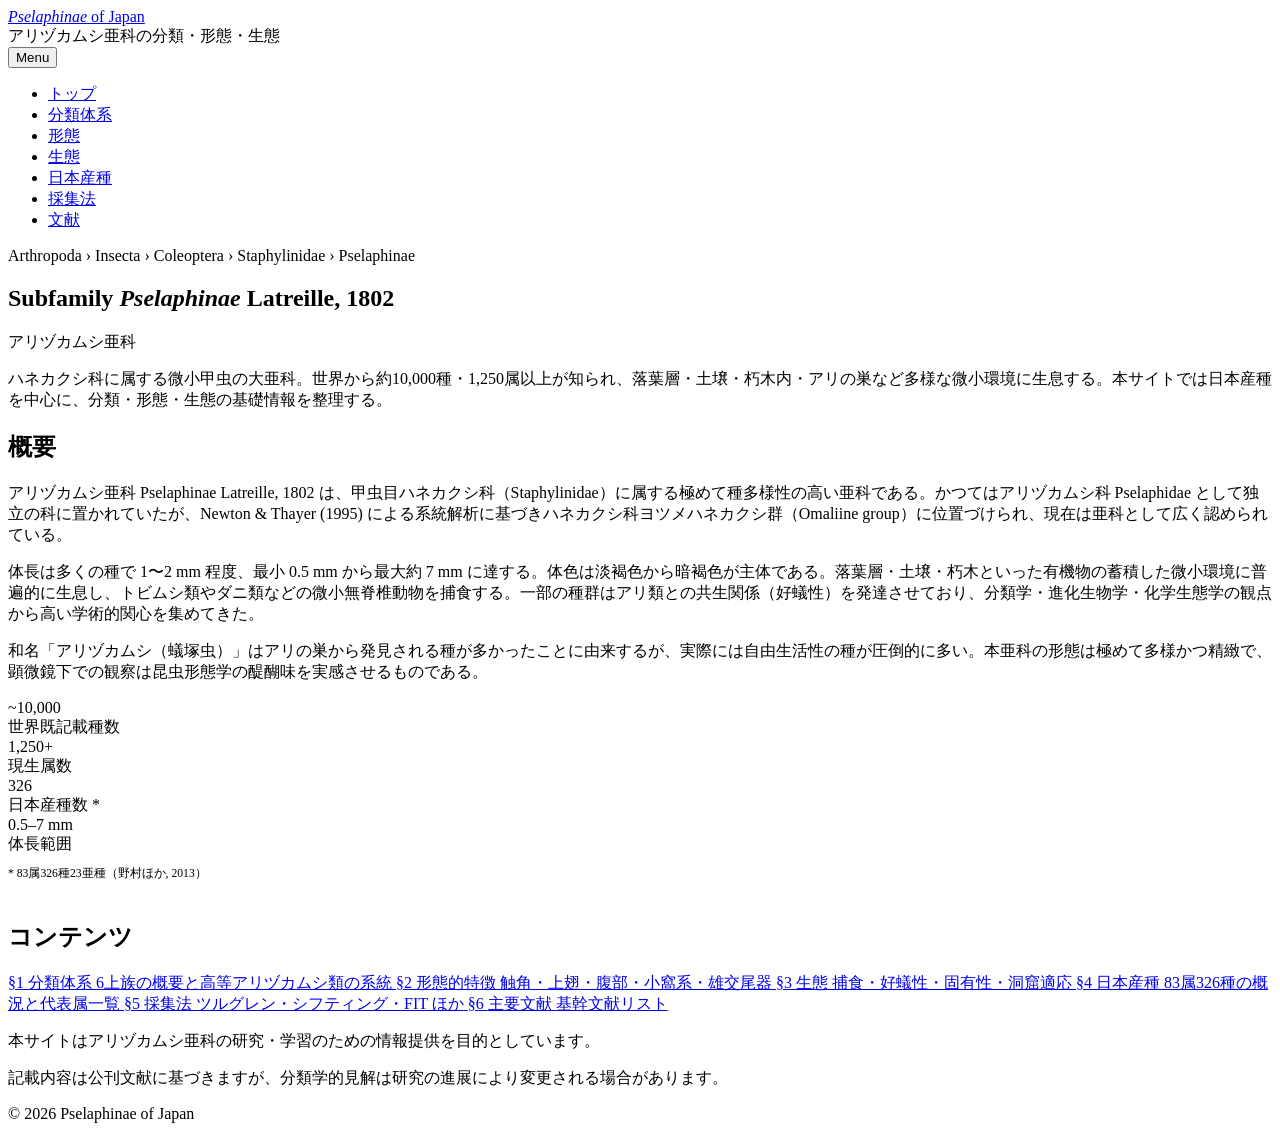
==== index.html @ 36e36d87 "Add files via upload" ====
<!DOCTYPE html>
<html lang="ja">
<head>
<meta charset="UTF-8">
<meta name="viewport" content="width=device-width, initial-scale=1.0">
<title>Pselaphinae of Japan — アリヅカムシ亜科</title>
<meta name="description" content="日本産アリヅカムシ亜科（Pselaphinae）の分類・形態・生態に関する学術情報サイト">
<link rel="preconnect" href="https://fonts.googleapis.com">
<link rel="preconnect" href="https://fonts.gstatic.com" crossorigin>
<link href="https://fonts.googleapis.com/css2?family=EB+Garamond:ital,wght@0,400;0,500;0,600;1,400;1,500&family=Noto+Serif+JP:wght@400;500;600&family=Source+Sans+3:ital,wght@0,400;0,600;1,400&family=IBM+Plex+Mono:wght@400;500&display=swap" rel="stylesheet">
<link rel="stylesheet" href="css/style.css">
</head>
<body>

<header class="site-header">
  <div class="header-inner">
    <div class="header-top">
      <div>
        <div class="site-title"><a href="index.html"><i>Pselaphinae</i> of Japan</a></div>
        <div class="site-subtitle">アリヅカムシ亜科の分類・形態・生態</div>
      </div>
      <button class="menu-toggle" onclick="document.querySelector('.site-nav').classList.toggle('open')">Menu</button>
    </div>
    <nav class="site-nav">
      <ul>
        <li><a href="index.html" class="current">トップ</a></li>
        <li><a href="taxonomy.html">分類体系</a></li>
        <li><a href="morphology.html">形態</a></li>
        <li><a href="ecology.html">生態</a></li>
        <li><a href="japan.html">日本産種</a></li>
        <li><a href="methods.html">採集法</a></li>
        <li><a href="literature.html">文献</a></li>
      </ul>
    </nav>
  </div>
</header>

<section class="page-hero hero-home">
  <div class="container">
    <p class="taxon-path">Arthropoda › Insecta › Coleoptera › Staphylinidae › Pselaphinae</p>
    <h1>Subfamily <i>Pselaphinae</i> Latreille, 1802</h1>
    <p class="subtitle">アリヅカムシ亜科</p>
    <p class="lead">
      ハネカクシ科に属する微小甲虫の大亜科。世界から約10,000種・1,250属以上が知られ、落葉層・土壌・朽木内・アリの巣など多様な微小環境に生息する。本サイトでは日本産種を中心に、分類・形態・生態の基礎情報を整理する。
    </p>
  </div>
</section>

<main class="page-body">
  <div class="container">
    <div class="prose">
      <h2>概要</h2>
      <p>
        アリヅカムシ亜科 Pselaphinae Latreille, 1802 は、甲虫目ハネカクシ科（Staphylinidae）に属する極めて種多様性の高い亜科である。かつてはアリヅカムシ科 Pselaphidae として独立の科に置かれていたが、Newton & Thayer (1995) による系統解析に基づきハネカクシ科ヨツメハネカクシ群（Omaliine group）に位置づけられ、現在は亜科として広く認められている。
      </p>
      <p>
        体長は多くの種で 1〜2 mm 程度、最小 0.5 mm から最大約 7 mm に達する。体色は淡褐色から暗褐色が主体である。落葉層・土壌・朽木といった有機物の蓄積した微小環境に普遍的に生息し、トビムシ類やダニ類などの微小無脊椎動物を捕食する。一部の種群はアリ類との共生関係（好蟻性）を発達させており、分類学・進化生物学・化学生態学の観点から高い学術的関心を集めてきた。
      </p>
      <p>
        和名「アリヅカムシ（蟻塚虫）」はアリの巣から発見される種が多かったことに由来するが、実際には自由生活性の種が圧倒的に多い。本亜科の形態は極めて多様かつ精緻で、顕微鏡下での観察は昆虫形態学の醍醐味を実感させるものである。
      </p>
    </div>

    <div class="summary-box">
      <div class="summary-item">
        <div class="summary-val">~10,000</div>
        <div class="summary-label">世界既記載種数</div>
      </div>
      <div class="summary-item">
        <div class="summary-val">1,250+</div>
        <div class="summary-label">現生属数</div>
      </div>
      <div class="summary-item">
        <div class="summary-val">326</div>
        <div class="summary-label">日本産種数 *</div>
      </div>
      <div class="summary-item">
        <div class="summary-val">0.5–7 mm</div>
        <div class="summary-label">体長範囲</div>
      </div>
    </div>
    <p style="font-size:0.73rem; color:var(--text-muted);">* 83属326種23亜種（野村ほか, 2013）</p>

    <div class="prose" style="margin-top:2.5rem;">
      <h2>コンテンツ</h2>
    </div>

    <div class="page-links">
      <a href="taxonomy.html" class="page-link">
        <span class="pl-num">§1</span>
        <span class="pl-title">分類体系</span>
        <span class="pl-desc">6上族の概要と高等アリヅカムシ類の系統</span>
      </a>
      <a href="morphology.html" class="page-link">
        <span class="pl-num">§2</span>
        <span class="pl-title">形態的特徴</span>
        <span class="pl-desc">触角・上翅・腹部・小窩系・雄交尾器</span>
      </a>
      <a href="ecology.html" class="page-link">
        <span class="pl-num">§3</span>
        <span class="pl-title">生態</span>
        <span class="pl-desc">捕食・好蟻性・固有性・洞窟適応</span>
      </a>
      <a href="japan.html" class="page-link">
        <span class="pl-num">§4</span>
        <span class="pl-title">日本産種</span>
        <span class="pl-desc">83属326種の概況と代表属一覧</span>
      </a>
      <a href="methods.html" class="page-link">
        <span class="pl-num">§5</span>
        <span class="pl-title">採集法</span>
        <span class="pl-desc">ツルグレン・シフティング・FIT ほか</span>
      </a>
      <a href="literature.html" class="page-link">
        <span class="pl-num">§6</span>
        <span class="pl-title">主要文献</span>
        <span class="pl-desc">基幹文献リスト</span>
      </a>
    </div>
  </div>
</main>

<footer class="site-footer">
  <p>本サイトはアリヅカムシ亜科の研究・学習のための情報提供を目的としています。</p>
  <p>記載内容は公刊文献に基づきますが、分類学的見解は研究の進展により変更される場合があります。</p>
  <p class="copy">&copy; 2026 Pselaphinae of Japan</p>
</footer>
</body>
</html>
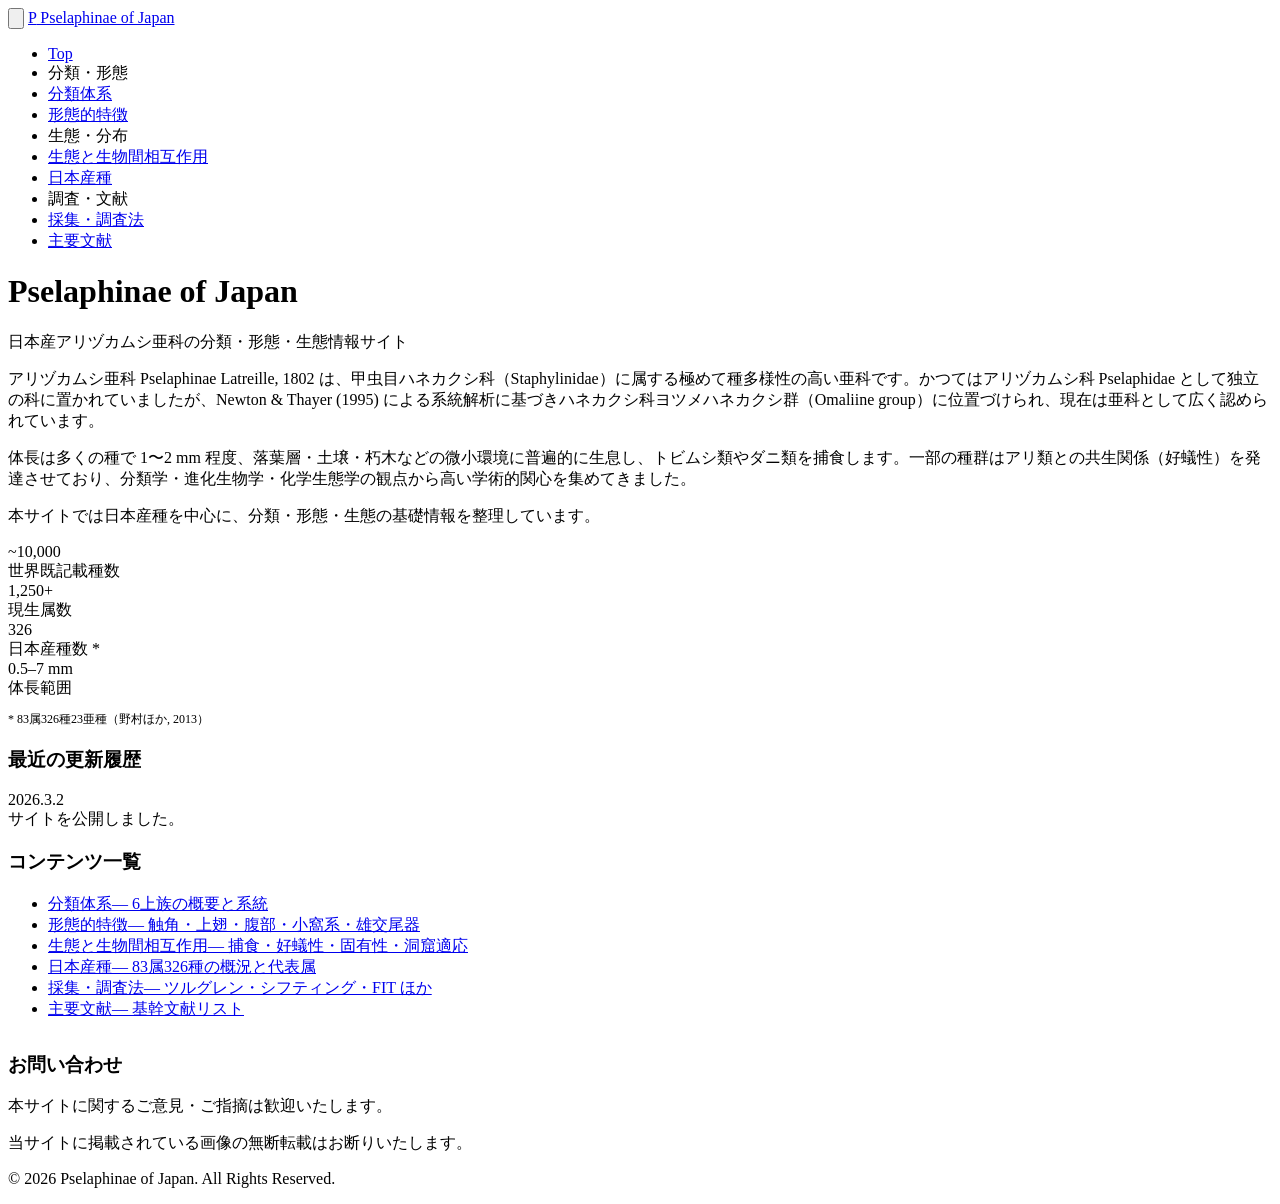
==== commit 1546862e: "Add files via upload" ====
--- a/index.html
+++ b/index.html
@@ -4,126 +4,123 @@
 <meta charset="UTF-8">
 <meta name="viewport" content="width=device-width, initial-scale=1.0">
 <title>Pselaphinae of Japan — アリヅカムシ亜科</title>
-<meta name="description" content="日本産アリヅカムシ亜科（Pselaphinae）の分類・形態・生態に関する学術情報サイト">
 <link rel="preconnect" href="https://fonts.googleapis.com">
 <link rel="preconnect" href="https://fonts.gstatic.com" crossorigin>
-<link href="https://fonts.googleapis.com/css2?family=EB+Garamond:ital,wght@0,400;0,500;0,600;1,400;1,500&family=Noto+Serif+JP:wght@400;500;600&family=Source+Sans+3:ital,wght@0,400;0,600;1,400&family=IBM+Plex+Mono:wght@400;500&display=swap" rel="stylesheet">
+<link href="https://fonts.googleapis.com/css2?family=Noto+Sans+JP:wght@400;500;700&display=swap" rel="stylesheet">
 <link rel="stylesheet" href="css/style.css">
 </head>
 <body>
 
 <header class="site-header">
-  <div class="header-inner">
-    <div class="header-top">
-      <div>
-        <div class="site-title"><a href="index.html"><i>Pselaphinae</i> of Japan</a></div>
-        <div class="site-subtitle">アリヅカムシ亜科の分類・形態・生態</div>
-      </div>
-      <button class="menu-toggle" onclick="document.querySelector('.site-nav').classList.toggle('open')">Menu</button>
-    </div>
-    <nav class="site-nav">
-      <ul>
-        <li><a href="index.html" class="current">トップ</a></li>
-        <li><a href="taxonomy.html">分類体系</a></li>
-        <li><a href="morphology.html">形態</a></li>
-        <li><a href="ecology.html">生態</a></li>
-        <li><a href="japan.html">日本産種</a></li>
-        <li><a href="methods.html">採集法</a></li>
-        <li><a href="literature.html">文献</a></li>
-      </ul>
-    </nav>
-  </div>
+  <button class="hamburger" onclick="toggleSidebar()">
+    <svg viewBox="0 0 24 24"><path d="M3 18h18v-2H3v2zm0-5h18v-2H3v2zm0-7v2h18V6H3z"/></svg>
+  </button>
+  <a href="index.html" class="site-logo">
+    <span class="logo-icon">P</span>
+    Pselaphinae of Japan
+  </a>
 </header>
 
-<section class="page-hero hero-home">
-  <div class="container">
-    <p class="taxon-path">Arthropoda › Insecta › Coleoptera › Staphylinidae › Pselaphinae</p>
-    <h1>Subfamily <i>Pselaphinae</i> Latreille, 1802</h1>
-    <p class="subtitle">アリヅカムシ亜科</p>
-    <p class="lead">
-      ハネカクシ科に属する微小甲虫の大亜科。世界から約10,000種・1,250属以上が知られ、落葉層・土壌・朽木内・アリの巣など多様な微小環境に生息する。本サイトでは日本産種を中心に、分類・形態・生態の基礎情報を整理する。
-    </p>
-  </div>
-</section>
+<div class="layout">
+  <nav class="sidebar" id="sidebar">
+    <ul class="sidebar-nav">
+      <li><a href="index.html" class="current">Top</a></li>
+      <li class="sidebar-section">分類・形態</li>
+      <li><a href="taxonomy.html">分類体系</a></li>
+      <li><a href="morphology.html">形態的特徴</a></li>
+      <li class="sidebar-section">生態・分布</li>
+      <li><a href="ecology.html">生態と生物間相互作用</a></li>
+      <li><a href="japan.html">日本産種</a></li>
+      <li class="sidebar-section">調査・文献</li>
+      <li><a href="methods.html">採集・調査法</a></li>
+      <li><a href="literature.html">主要文献</a></li>
+    </ul>
+  </nav>
+  <div class="sidebar-overlay" id="overlay" onclick="toggleSidebar()"></div>
 
-<main class="page-body">
-  <div class="container">
-    <div class="prose">
-      <h2>概要</h2>
-      <p>
-        アリヅカムシ亜科 Pselaphinae Latreille, 1802 は、甲虫目ハネカクシ科（Staphylinidae）に属する極めて種多様性の高い亜科である。かつてはアリヅカムシ科 Pselaphidae として独立の科に置かれていたが、Newton & Thayer (1995) による系統解析に基づきハネカクシ科ヨツメハネカクシ群（Omaliine group）に位置づけられ、現在は亜科として広く認められている。
-      </p>
-      <p>
-        体長は多くの種で 1〜2 mm 程度、最小 0.5 mm から最大約 7 mm に達する。体色は淡褐色から暗褐色が主体である。落葉層・土壌・朽木といった有機物の蓄積した微小環境に普遍的に生息し、トビムシ類やダニ類などの微小無脊椎動物を捕食する。一部の種群はアリ類との共生関係（好蟻性）を発達させており、分類学・進化生物学・化学生態学の観点から高い学術的関心を集めてきた。
-      </p>
-      <p>
-        和名「アリヅカムシ（蟻塚虫）」はアリの巣から発見される種が多かったことに由来するが、実際には自由生活性の種が圧倒的に多い。本亜科の形態は極めて多様かつ精緻で、顕微鏡下での観察は昆虫形態学の醍醐味を実感させるものである。
-      </p>
+  <main class="main">
+    <div class="content">
+      <div class="page-title">
+        <h1>Pselaphinae of Japan</h1>
+        <div class="sub">日本産アリヅカムシ亜科の分類・形態・生態情報サイト</div>
+      </div>
+
+      <div class="prose">
+        <p>
+          アリヅカムシ亜科 Pselaphinae Latreille, 1802 は、甲虫目ハネカクシ科（Staphylinidae）に属する極めて種多様性の高い亜科です。かつてはアリヅカムシ科 Pselaphidae として独立の科に置かれていましたが、Newton & Thayer (1995) による系統解析に基づきハネカクシ科ヨツメハネカクシ群（Omaliine group）に位置づけられ、現在は亜科として広く認められています。
+        </p>
+        <p>
+          体長は多くの種で 1〜2 mm 程度、落葉層・土壌・朽木などの微小環境に普遍的に生息し、トビムシ類やダニ類を捕食します。一部の種群はアリ類との共生関係（好蟻性）を発達させており、分類学・進化生物学・化学生態学の観点から高い学術的関心を集めてきました。
+        </p>
+        <p>
+          本サイトでは日本産種を中心に、分類・形態・生態の基礎情報を整理しています。
+        </p>
+      </div>
+
+      <div class="stat-grid">
+        <div class="stat-box">
+          <div class="stat-val">~10,000</div>
+          <div class="stat-label">世界既記載種数</div>
+        </div>
+        <div class="stat-box">
+          <div class="stat-val">1,250+</div>
+          <div class="stat-label">現生属数</div>
+        </div>
+        <div class="stat-box">
+          <div class="stat-val">326</div>
+          <div class="stat-label">日本産種数 *</div>
+        </div>
+        <div class="stat-box">
+          <div class="stat-val">0.5–7 mm</div>
+          <div class="stat-label">体長範囲</div>
+        </div>
+      </div>
+      <p style="font-size:0.75rem; color:var(--text-muted);">* 83属326種23亜種（野村ほか, 2013）</p>
+
+      <div class="prose">
+        <h3>最近の更新履歴</h3>
+      </div>
+      <div class="update-log">
+        <div class="update-item">
+          <div class="update-date">2026.3.2</div>
+          <div>サイトを公開しました。</div>
+        </div>
+      </div>
+
+      <div class="prose">
+        <h3>コンテンツ一覧</h3>
+      </div>
+      <div class="content-links">
+        <ul>
+          <li><a href="taxonomy.html">分類体系<span class="cl-desc">— 6上族の概要と系統</span></a></li>
+          <li><a href="morphology.html">形態的特徴<span class="cl-desc">— 触角・上翅・腹部・小窩系・雄交尾器</span></a></li>
+          <li><a href="ecology.html">生態と生物間相互作用<span class="cl-desc">— 捕食・好蟻性・固有性・洞窟適応</span></a></li>
+          <li><a href="japan.html">日本産種<span class="cl-desc">— 83属326種の概況と代表属</span></a></li>
+          <li><a href="methods.html">採集・調査法<span class="cl-desc">— ツルグレン・シフティング・FIT ほか</span></a></li>
+          <li><a href="literature.html">主要文献<span class="cl-desc">— 基幹文献リスト</span></a></li>
+        </ul>
+      </div>
+
+      <div class="prose" style="margin-top:2rem;">
+        <h3>お問い合わせ</h3>
+        <p>
+          本サイトに関するご意見・ご指摘は歓迎いたします。
+        </p>
+      </div>
     </div>
 
-    <div class="summary-box">
-      <div class="summary-item">
-        <div class="summary-val">~10,000</div>
-        <div class="summary-label">世界既記載種数</div>
-      </div>
-      <div class="summary-item">
-        <div class="summary-val">1,250+</div>
-        <div class="summary-label">現生属数</div>
-      </div>
-      <div class="summary-item">
-        <div class="summary-val">326</div>
-        <div class="summary-label">日本産種数 *</div>
-      </div>
-      <div class="summary-item">
-        <div class="summary-val">0.5–7 mm</div>
-        <div class="summary-label">体長範囲</div>
-      </div>
-    </div>
-    <p style="font-size:0.73rem; color:var(--text-muted);">* 83属326種23亜種（野村ほか, 2013）</p>
+    <footer class="site-footer" style="margin-left:0;">
+      <p>当サイトに掲載されている画像の無断転載はお断りいたします。</p>
+      <p>&copy; 2026 Pselaphinae of Japan. All Rights Reserved.</p>
+    </footer>
+  </main>
+</div>
 
-    <div class="prose" style="margin-top:2.5rem;">
-      <h2>コンテンツ</h2>
-    </div>
-
-    <div class="page-links">
-      <a href="taxonomy.html" class="page-link">
-        <span class="pl-num">§1</span>
-        <span class="pl-title">分類体系</span>
-        <span class="pl-desc">6上族の概要と高等アリヅカムシ類の系統</span>
-      </a>
-      <a href="morphology.html" class="page-link">
-        <span class="pl-num">§2</span>
-        <span class="pl-title">形態的特徴</span>
-        <span class="pl-desc">触角・上翅・腹部・小窩系・雄交尾器</span>
-      </a>
-      <a href="ecology.html" class="page-link">
-        <span class="pl-num">§3</span>
-        <span class="pl-title">生態</span>
-        <span class="pl-desc">捕食・好蟻性・固有性・洞窟適応</span>
-      </a>
-      <a href="japan.html" class="page-link">
-        <span class="pl-num">§4</span>
-        <span class="pl-title">日本産種</span>
-        <span class="pl-desc">83属326種の概況と代表属一覧</span>
-      </a>
-      <a href="methods.html" class="page-link">
-        <span class="pl-num">§5</span>
-        <span class="pl-title">採集法</span>
-        <span class="pl-desc">ツルグレン・シフティング・FIT ほか</span>
-      </a>
-      <a href="literature.html" class="page-link">
-        <span class="pl-num">§6</span>
-        <span class="pl-title">主要文献</span>
-        <span class="pl-desc">基幹文献リスト</span>
-      </a>
-    </div>
-  </div>
-</main>
-
-<footer class="site-footer">
-  <p>本サイトはアリヅカムシ亜科の研究・学習のための情報提供を目的としています。</p>
-  <p>記載内容は公刊文献に基づきますが、分類学的見解は研究の進展により変更される場合があります。</p>
-  <p class="copy">&copy; 2026 Pselaphinae of Japan</p>
-</footer>
+<script>
+function toggleSidebar() {
+  document.getElementById('sidebar').classList.toggle('open');
+  document.getElementById('overlay').classList.toggle('open');
+}
+</script>
 </body>
 </html>
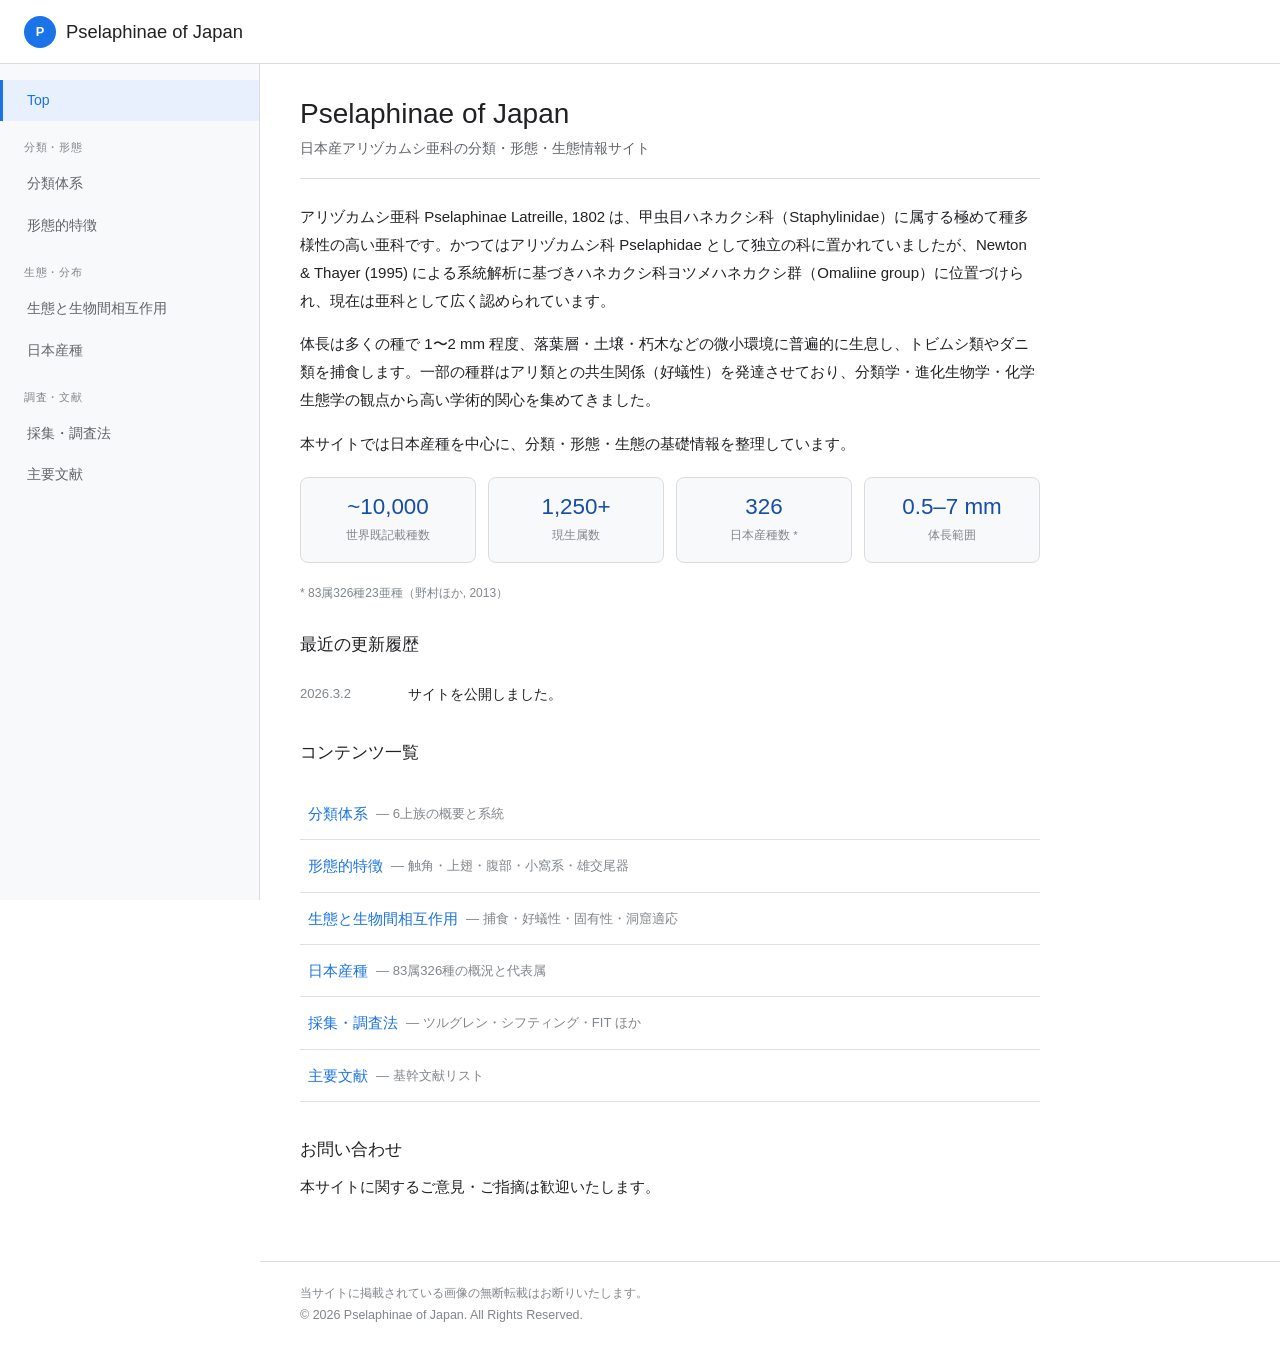
==== commit d410bede: "Add files via upload" ====
--- a/index.html
+++ b/index.html
@@ -7,7 +7,7 @@
 <link rel="preconnect" href="https://fonts.googleapis.com">
 <link rel="preconnect" href="https://fonts.gstatic.com" crossorigin>
 <link href="https://fonts.googleapis.com/css2?family=Noto+Sans+JP:wght@400;500;700&display=swap" rel="stylesheet">
-<link rel="stylesheet" href="css/style.css">
+<link rel="stylesheet" href="style.css">
 </head>
 <body>
 
--- a/style.css
+++ b/style.css
@@ -0,0 +1,543 @@
+/* ============================================
+   Pselaphinae of Japan — style.css
+   Google Sites風 左サイドバーレイアウト
+   ============================================ */
+
+*, *::before, *::after { margin: 0; padding: 0; box-sizing: border-box; }
+
+:root {
+  --white: #fff;
+  --bg: #fff;
+  --bg-side: #f8f9fa;
+  --bg-hover: #e8eaed;
+  --border: #dadce0;
+  --border-light: #e0e0e0;
+  --text: #202124;
+  --text-sec: #5f6368;
+  --text-muted: #80868b;
+  --accent: #1a73e8;
+  --accent-hover: #1765cc;
+  --accent-dark: #174ea6;
+  --sidebar-w: 260px;
+  --header-h: 64px;
+  --font: 'Noto Sans JP', 'Roboto', Arial, sans-serif;
+}
+
+html { scroll-behavior: smooth; }
+
+body {
+  font-family: var(--font);
+  background: var(--bg);
+  color: var(--text);
+  font-size: 15px;
+  line-height: 1.8;
+  -webkit-font-smoothing: antialiased;
+}
+
+a { color: var(--accent); text-decoration: none; }
+a:hover { text-decoration: underline; }
+img { max-width: 100%; display: block; }
+
+/* ============================================
+   HEADER
+   ============================================ */
+.site-header {
+  position: fixed;
+  top: 0; left: 0; right: 0;
+  height: var(--header-h);
+  background: var(--white);
+  border-bottom: 1px solid var(--border);
+  z-index: 100;
+  display: flex;
+  align-items: center;
+  padding: 0 24px;
+}
+
+.site-logo {
+  font-size: 1.15rem;
+  font-weight: 500;
+  color: var(--text);
+  text-decoration: none;
+  display: flex;
+  align-items: center;
+  gap: 10px;
+}
+
+.site-logo:hover { text-decoration: none; color: var(--text); }
+
+.site-logo .logo-icon {
+  width: 32px;
+  height: 32px;
+  background: var(--accent);
+  border-radius: 50%;
+  display: flex;
+  align-items: center;
+  justify-content: center;
+  color: #fff;
+  font-size: 0.8rem;
+  font-weight: 700;
+}
+
+.header-right {
+  margin-left: auto;
+  font-size: 0.8rem;
+  color: var(--text-muted);
+}
+
+/* hamburger */
+.hamburger {
+  display: none;
+  background: none;
+  border: none;
+  cursor: pointer;
+  padding: 8px;
+  margin-right: 8px;
+}
+
+.hamburger svg {
+  width: 24px;
+  height: 24px;
+  fill: var(--text-sec);
+}
+
+/* ============================================
+   LAYOUT
+   ============================================ */
+.layout {
+  display: flex;
+  margin-top: var(--header-h);
+  min-height: calc(100vh - var(--header-h));
+}
+
+/* ============================================
+   SIDEBAR
+   ============================================ */
+.sidebar {
+  width: var(--sidebar-w);
+  min-width: var(--sidebar-w);
+  background: var(--bg-side);
+  border-right: 1px solid var(--border);
+  padding: 16px 0;
+  position: fixed;
+  top: var(--header-h);
+  bottom: 0;
+  overflow-y: auto;
+  z-index: 50;
+}
+
+.sidebar-nav { list-style: none; }
+
+.sidebar-nav li { }
+
+.sidebar-nav a {
+  display: block;
+  padding: 8px 24px;
+  font-size: 0.88rem;
+  color: var(--text-sec);
+  text-decoration: none;
+  border-left: 3px solid transparent;
+  transition: background 0.15s, color 0.15s;
+}
+
+.sidebar-nav a:hover {
+  background: var(--bg-hover);
+  text-decoration: none;
+}
+
+.sidebar-nav a.current {
+  color: var(--accent);
+  background: #e8f0fe;
+  border-left-color: var(--accent);
+  font-weight: 500;
+}
+
+/* sub items */
+.sidebar-nav .sub-item a {
+  padding-left: 44px;
+  font-size: 0.82rem;
+}
+
+/* sidebar section label */
+.sidebar-section {
+  padding: 16px 24px 6px;
+  font-size: 0.7rem;
+  font-weight: 500;
+  color: var(--text-muted);
+  text-transform: uppercase;
+  letter-spacing: 0.06em;
+}
+
+/* ============================================
+   MAIN CONTENT
+   ============================================ */
+.main {
+  flex: 1;
+  margin-left: var(--sidebar-w);
+  min-width: 0;
+}
+
+.content {
+  max-width: 820px;
+  padding: 32px 40px 60px;
+}
+
+/* ============================================
+   PAGE TITLE
+   ============================================ */
+.page-title {
+  margin-bottom: 24px;
+  padding-bottom: 16px;
+  border-bottom: 1px solid var(--border);
+}
+
+.page-title h1 {
+  font-size: 1.75rem;
+  font-weight: 400;
+  line-height: 1.3;
+  color: var(--text);
+}
+
+.page-title .sub {
+  font-size: 0.9rem;
+  color: var(--text-sec);
+  margin-top: 4px;
+}
+
+/* ============================================
+   PROSE
+   ============================================ */
+.prose { line-height: 1.85; }
+.prose p + p { margin-top: 1rem; }
+
+.prose h2 {
+  font-size: 1.25rem;
+  font-weight: 500;
+  margin: 2rem 0 0.75rem;
+  padding-bottom: 6px;
+  border-bottom: 1px solid var(--border-light);
+  color: var(--text);
+}
+
+.prose h2:first-child { margin-top: 0; }
+
+.prose h3 {
+  font-size: 1.05rem;
+  font-weight: 500;
+  margin: 1.5rem 0 0.5rem;
+  color: var(--text);
+}
+
+.prose ul, .prose ol {
+  margin: 0.5rem 0 1rem 1.5rem;
+}
+
+.prose li {
+  margin-bottom: 0.3rem;
+}
+
+/* ============================================
+   SUMMARY GRID (top page)
+   ============================================ */
+.stat-grid {
+  display: grid;
+  grid-template-columns: repeat(4, 1fr);
+  gap: 12px;
+  margin: 20px 0;
+}
+
+.stat-box {
+  background: var(--bg-side);
+  border: 1px solid var(--border);
+  border-radius: 8px;
+  padding: 16px;
+  text-align: center;
+}
+
+.stat-val {
+  font-size: 1.4rem;
+  font-weight: 500;
+  color: var(--accent-dark);
+  line-height: 1.2;
+}
+
+.stat-label {
+  font-size: 0.72rem;
+  color: var(--text-muted);
+  margin-top: 4px;
+}
+
+/* ============================================
+   CONTENT LINKS (top page)
+   ============================================ */
+.content-links {
+  margin: 20px 0;
+}
+
+.content-links ul {
+  list-style: none;
+  margin: 0;
+}
+
+.content-links li {
+  border-bottom: 1px solid var(--border-light);
+}
+
+.content-links a {
+  display: flex;
+  align-items: center;
+  padding: 12px 8px;
+  color: var(--accent);
+  text-decoration: none;
+  font-size: 0.95rem;
+  transition: background 0.15s;
+}
+
+.content-links a:hover {
+  background: #f1f3f4;
+  text-decoration: none;
+}
+
+.content-links .cl-desc {
+  margin-left: 8px;
+  color: var(--text-muted);
+  font-size: 0.82rem;
+}
+
+/* ============================================
+   UPDATE LOG
+   ============================================ */
+.update-log {
+  margin: 16px 0;
+}
+
+.update-item {
+  display: grid;
+  grid-template-columns: 100px 1fr;
+  gap: 8px;
+  padding: 6px 0;
+  font-size: 0.88rem;
+}
+
+.update-date {
+  color: var(--text-muted);
+  font-size: 0.82rem;
+}
+
+/* ============================================
+   TABLE
+   ============================================ */
+.table-wrap {
+  overflow-x: auto;
+  margin: 16px 0;
+}
+
+table.dtable {
+  width: 100%;
+  border-collapse: collapse;
+  font-size: 0.86rem;
+}
+
+table.dtable th {
+  padding: 8px 12px;
+  text-align: left;
+  font-size: 0.78rem;
+  font-weight: 500;
+  color: var(--text-sec);
+  background: var(--bg-side);
+  border-bottom: 2px solid var(--border);
+}
+
+table.dtable td {
+  padding: 7px 12px;
+  border-bottom: 1px solid var(--border-light);
+  vertical-align: top;
+}
+
+table.dtable tbody tr:hover { background: #f8f9fa; }
+table.dtable .it { font-style: italic; }
+
+/* ============================================
+   SUPERTRIBE LIST
+   ============================================ */
+.st-list { margin: 16px 0; }
+
+.st-item {
+  padding: 12px 0;
+  border-bottom: 1px solid var(--border-light);
+}
+.st-item:last-child { border-bottom: none; }
+
+.st-name {
+  font-size: 1rem;
+  font-weight: 500;
+  font-style: italic;
+  color: var(--accent-dark);
+}
+
+.st-jp {
+  font-size: 0.82rem;
+  color: var(--text-sec);
+}
+
+.st-desc {
+  font-size: 0.88rem;
+  color: var(--text-sec);
+  line-height: 1.75;
+  margin-top: 4px;
+}
+
+/* ============================================
+   DL (morphology)
+   ============================================ */
+.feat-dl dt {
+  font-weight: 500;
+  color: var(--text);
+  margin-top: 14px;
+  font-size: 0.95rem;
+}
+.feat-dl dt:first-child { margin-top: 0; }
+
+.feat-dl dd {
+  font-size: 0.88rem;
+  color: var(--text-sec);
+  line-height: 1.75;
+  margin-top: 2px;
+}
+
+/* ============================================
+   CARD GRID (ecology)
+   ============================================ */
+.card-grid {
+  display: grid;
+  grid-template-columns: 1fr 1fr;
+  gap: 12px;
+  margin: 16px 0;
+}
+
+.card {
+  background: var(--bg-side);
+  border: 1px solid var(--border);
+  border-radius: 8px;
+  padding: 16px;
+}
+
+.card h3 {
+  font-size: 0.95rem;
+  font-weight: 500;
+  margin-bottom: 6px;
+}
+
+.card p {
+  font-size: 0.84rem;
+  color: var(--text-sec);
+  line-height: 1.75;
+}
+
+/* ============================================
+   METHOD LIST
+   ============================================ */
+.method-item {
+  padding: 10px 0;
+  border-bottom: 1px solid var(--border-light);
+}
+.method-item:last-child { border-bottom: none; }
+
+.method-name { font-weight: 500; font-size: 0.95rem; }
+.method-en { font-size: 0.78rem; color: var(--text-muted); font-style: italic; }
+.method-desc { font-size: 0.88rem; color: var(--text-sec); line-height: 1.75; margin-top: 2px; }
+
+/* ============================================
+   REF LIST
+   ============================================ */
+.ref-list { margin: 12px 0; counter-reset: ref; }
+
+.ref-item {
+  padding: 4px 0 4px 2rem;
+  position: relative;
+  font-size: 0.85rem;
+  color: var(--text-sec);
+  line-height: 1.7;
+  counter-increment: ref;
+}
+
+.ref-item::before {
+  content: "[" counter(ref) "]";
+  position: absolute;
+  left: 0;
+  font-size: 0.75rem;
+  color: var(--text-muted);
+}
+
+.ref-title { color: var(--text); }
+.ref-journal { font-style: italic; }
+
+/* ============================================
+   PAGE NAV (prev/next)
+   ============================================ */
+.page-nav {
+  display: flex;
+  justify-content: space-between;
+  margin-top: 40px;
+  padding-top: 20px;
+  border-top: 1px solid var(--border-light);
+  font-size: 0.88rem;
+}
+
+.page-nav .label {
+  font-size: 0.72rem;
+  color: var(--text-muted);
+  display: block;
+}
+
+/* ============================================
+   FOOTER
+   ============================================ */
+.site-footer {
+  margin-left: var(--sidebar-w);
+  border-top: 1px solid var(--border);
+  padding: 20px 40px;
+  font-size: 0.78rem;
+  color: var(--text-muted);
+}
+
+/* ============================================
+   RESPONSIVE
+   ============================================ */
+@media (max-width: 900px) {
+  .sidebar {
+    transform: translateX(-100%);
+    transition: transform 0.3s;
+    z-index: 200;
+    position: fixed;
+    top: var(--header-h);
+    bottom: 0;
+    width: var(--sidebar-w);
+  }
+
+  .sidebar.open { transform: translateX(0); }
+
+  .sidebar-overlay {
+    display: none;
+    position: fixed;
+    top: var(--header-h);
+    left: 0; right: 0; bottom: 0;
+    background: rgba(0,0,0,0.3);
+    z-index: 199;
+  }
+
+  .sidebar-overlay.open { display: block; }
+
+  .main { margin-left: 0; }
+  .site-footer { margin-left: 0; }
+
+  .hamburger { display: block; }
+
+  .content { padding: 24px 20px 48px; }
+
+  .stat-grid { grid-template-columns: 1fr 1fr; }
+  .card-grid { grid-template-columns: 1fr; }
+}
+
+@media (max-width: 480px) {
+  .stat-grid { grid-template-columns: 1fr; }
+}
